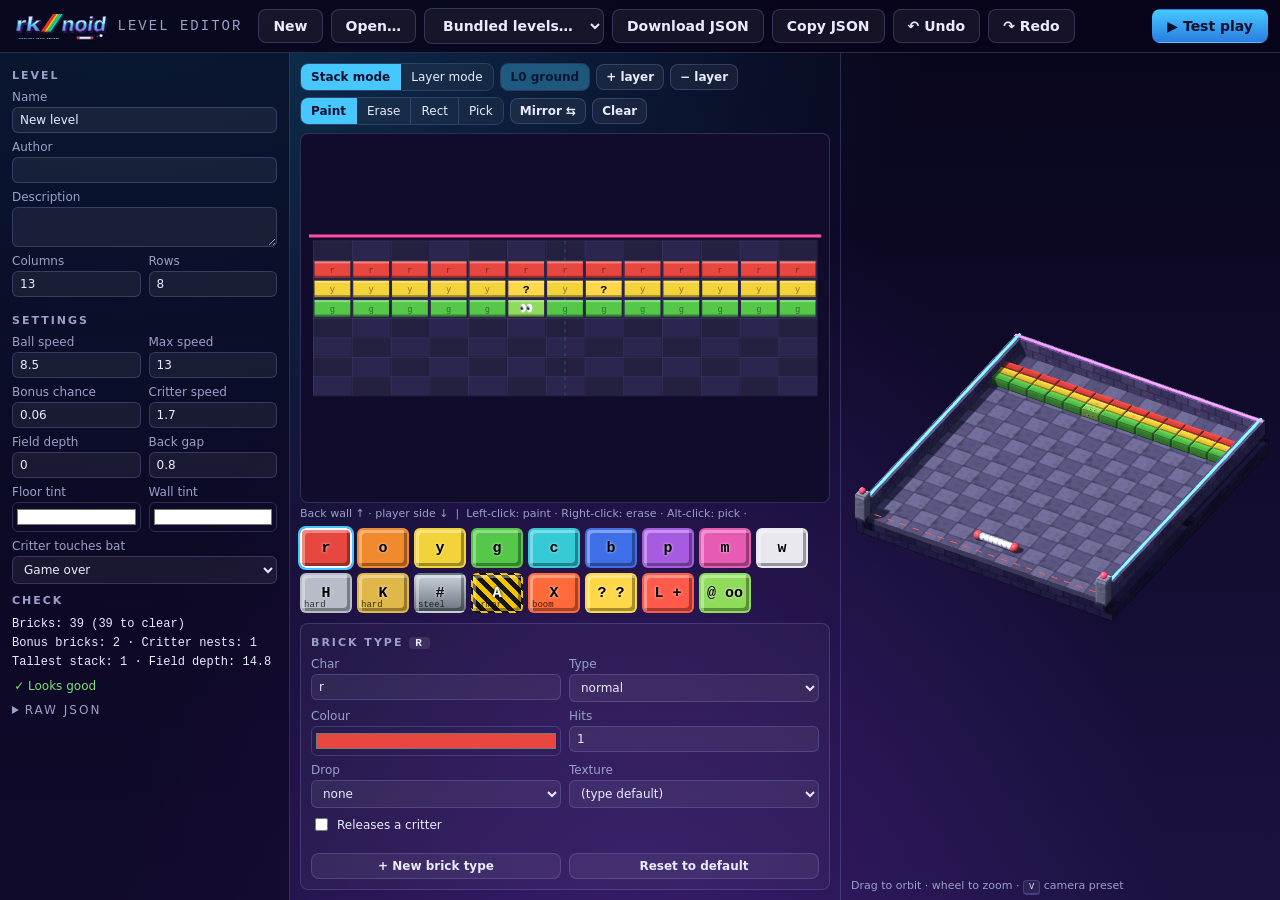
==== editor.html @ 8ac654f5 "First commit." ====
<!doctype html>
<html lang="en">
<head>
  <meta charset="utf-8">
  <meta name="viewport" content="width=device-width, initial-scale=1">
  <title>rk/noid level editor</title>
  <link rel="icon" type="image/svg+xml" href="assets/favicon.svg">
  <link rel="stylesheet" href="css/style.css">
  <link rel="stylesheet" href="css/editor.css">
</head>
<body class="editor">
  <header class="ed-bar">
    <a href="index.html" class="ed-logo" title="Back to the game"><img src="assets/logo.svg" alt="rk/noid"></a>
    <span class="ed-title">Level editor</span>
    <button id="newBtn" class="btn">New</button>
    <button id="openBtn" class="btn">Open…</button>
    <select id="demoSelect" class="btn" title="Load a bundled level"><option value="">Bundled levels…</option></select>
    <button id="downloadBtn" class="btn">Download JSON</button>
    <button id="copyBtn" class="btn">Copy JSON</button>
    <button id="undoBtn" class="btn" title="Ctrl+Z">↶ Undo</button>
    <button id="redoBtn" class="btn" title="Ctrl+Y">↷ Redo</button>
    <span class="grow"></span>
    <button id="testBtn" class="btn primary">▶ Test play</button>
    <input id="openInput" type="file" accept=".json,application/json" hidden>
  </header>

  <main class="ed-main">
    <!-- left: level properties -->
    <aside class="ed-side">
      <section>
        <h3>Level</h3>
        <label>Name <input id="f_name" type="text"></label>
        <label>Author <input id="f_author" type="text"></label>
        <label>Description <textarea id="f_description" rows="2"></textarea></label>
        <div class="two">
          <label>Columns <input id="f_cols" type="number" min="3" max="31"></label>
          <label>Rows <input id="f_rows" type="number" min="1" max="30"></label>
        </div>
      </section>
      <section>
        <h3>Settings</h3>
        <div class="two">
          <label>Ball speed <input id="s_ballSpeed" type="number" step="0.5" min="3" max="20"></label>
          <label>Max speed <input id="s_ballSpeedMax" type="number" step="0.5" min="3" max="25"></label>
          <label>Bonus chance <input id="s_bonusChance" type="number" step="0.01" min="0" max="1"></label>
          <label>Critter speed <input id="s_critterSpeed" type="number" step="0.1" min="0.3" max="6"></label>
          <label>Field depth <input id="s_depth" type="number" step="0.5" min="0" max="40" title="0 = automatic"></label>
          <label>Back gap <input id="s_backGap" type="number" step="0.1" min="0" max="5"></label>
          <label>Floor tint <input id="s_floorColor" type="color"></label>
          <label>Wall tint <input id="s_wallColor" type="color"></label>
        </div>
        <label>Critter touches bat
          <select id="s_critterMode">
            <option value="gameover">Game over</option>
            <option value="life">Lose a life</option>
          </select>
        </label>
      </section>
      <section>
        <h3>Check</h3>
        <div id="stats" class="stats"></div>
        <ul id="problems" class="problems"></ul>
      </section>
      <details>
        <summary>Raw JSON</summary>
        <textarea id="jsonArea" rows="14" spellcheck="false"></textarea>
        <button id="applyJsonBtn" class="btn">Apply JSON</button>
      </details>
    </aside>

    <!-- centre: grid editor -->
    <section class="ed-center">
      <div class="ed-tools">
        <div class="seg" id="modeSeg">
          <button data-mode="stack" class="on" title="Click pushes a brick on top of the stack, right-click removes the top brick">Stack mode</button>
          <button data-mode="layer" title="Edit one horizontal layer at a time">Layer mode</button>
        </div>
        <div class="seg" id="layerSeg"></div>
        <button id="addLayerBtn" class="btn sm" title="Add layer">+ layer</button>
        <button id="delLayerBtn" class="btn sm" title="Remove current layer">− layer</button>
        <div class="seg" id="toolSeg">
          <button data-tool="paint" class="on">Paint</button>
          <button data-tool="erase">Erase</button>
          <button data-tool="fill" title="Fill a rectangle: drag across cells">Rect</button>
          <button data-tool="pick" title="Alt+click also picks">Pick</button>
        </div>
        <button id="mirrorBtn" class="btn sm" title="Mirror left half onto right half">Mirror ⇆</button>
        <button id="clearBtn" class="btn sm">Clear</button>
      </div>
      <div class="ed-gridwrap">
        <canvas id="grid"></canvas>
        <div class="ed-gridhint">Back wall ↑ · player side ↓ &nbsp;|&nbsp; Left-click: paint · Right-click: erase · Alt-click: pick · <span id="cellInfo"></span></div>
      </div>
      <div class="ed-palette">
        <div id="palette" class="palette"></div>
        <div class="entry" id="entryEditor">
          <h3>Brick type <span id="entryKey" class="keychip"></span></h3>
          <div class="entry-grid">
            <label>Char <input id="e_key" type="text" maxlength="1"></label>
            <label>Type
              <select id="e_type">
                <option value="normal">normal</option>
                <option value="hard">hard</option>
                <option value="steel">steel (indestructible)</option>
                <option value="armored">armored (laser only)</option>
                <option value="explosive">explosive</option>
              </select>
            </label>
            <label>Colour <input id="e_color" type="color"></label>
            <label>Hits <input id="e_hits" type="number" min="1" max="9"></label>
            <label>Drop
              <select id="e_drop"></select>
            </label>
            <label>Texture
              <select id="e_tex">
                <option value="">(type default)</option>
                <option value="brick">brick</option>
                <option value="hard">hard</option>
                <option value="bonus">bonus ?</option>
                <option value="critterBrick">critter eyes</option>
                <option value="explosive">explosive</option>
                <option value="armored">armored</option>
                <option value="steel">steel</option>
              </select>
            </label>
            <label class="check"><input id="e_critter" type="checkbox"> Releases a critter</label>
          </div>
          <div class="row">
            <button id="newEntryBtn" class="btn sm">+ New brick type</button>
            <button id="delEntryBtn" class="btn sm">Delete / reset</button>
          </div>
        </div>
      </div>
    </section>

    <!-- right: live 3D preview -->
    <section class="ed-preview">
      <canvas id="preview"></canvas>
      <div class="ed-prevhint">Drag to orbit · wheel to zoom · <kbd>V</kbd> camera preset</div>
    </section>
  </main>
  <div id="toast" class="toast"></div>
  <script type="module" src="js/editor.js"></script>
</body>
</html>
---- css/style.css ----
:root {
  --bg0: #07051a;
  --bg1: #1b1240;
  --ink: #e9ecff;
  --dim: #9aa0c8;
  --accent: #46c8ff;
  --accent2: #ff4fa3;
  --panel: rgba(16, 12, 40, 0.82);
  --line: rgba(160, 170, 255, 0.22);
  --mono: 'Courier New', ui-monospace, Menlo, Consolas, monospace;
  --sans: system-ui, 'Segoe UI', Roboto, Helvetica, Arial, sans-serif;
}

* { box-sizing: border-box; }
html, body { margin: 0; height: 100%; overflow: hidden; }
body {
  font-family: var(--sans);
  color: var(--ink);
  background:
    radial-gradient(ellipse at 50% 120%, #3a1d6e 0%, transparent 60%),
    radial-gradient(ellipse at 10% -10%, #0e3a5c 0%, transparent 50%),
    linear-gradient(180deg, var(--bg0), var(--bg1));
}
[hidden] { display: none !important; }

#view { position: fixed; inset: 0; width: 100%; height: 100%; display: block; touch-action: none; }

kbd {
  font-family: var(--mono);
  font-size: 0.8em;
  padding: 1px 5px;
  border: 1px solid var(--line);
  border-bottom-width: 2px;
  border-radius: 4px;
  background: rgba(255, 255, 255, 0.06);
  color: var(--ink);
}

/* ---------- HUD */
#hud { position: fixed; inset: 0; pointer-events: none; font-family: var(--mono); }
.hud-top { display: flex; gap: 22px; padding: 12px 18px; align-items: flex-end; flex-wrap: wrap;
  background: linear-gradient(180deg, rgba(5, 3, 20, 0.75), transparent); }
.hud-block { display: flex; flex-direction: column; }
.hud-block label { font-size: 11px; letter-spacing: 2px; text-transform: uppercase; color: var(--dim); }
.hud-block span { font-size: 22px; font-weight: 700; text-shadow: 0 0 8px rgba(70, 200, 255, 0.6); }
.hud-block.wide span { font-size: 16px; padding-top: 5px; }
.hud-block.right { text-align: right; }
.hud-block.right span { font-size: 14px; padding-top: 6px; }
.hud-spacer { flex: 1; }
.lives { color: #ff6070; letter-spacing: 3px; }

.effects { position: absolute; top: 70px; right: 18px; display: flex; flex-direction: column; gap: 6px; }
.chip { position: relative; overflow: hidden; min-width: 150px; padding: 4px 10px 6px; border-radius: 6px;
  background: rgba(10, 8, 30, 0.7); border: 1px solid var(--c); font-size: 13px; }
.chip b { display: inline-block; width: 18px; color: var(--c); }
.chip i { position: absolute; left: 0; bottom: 0; height: 3px; background: var(--c); }

.help-bar { position: absolute; bottom: 0; left: 0; right: 0; display: flex; flex-wrap: wrap; gap: 6px 16px;
  padding: 8px 18px; font-size: 12px; color: var(--dim); background: linear-gradient(0deg, rgba(5, 3, 20, 0.8), transparent); }
.help-bar.hidden span:not(.fps) { display: none; }
.fps { margin-left: auto; }

.message { position: fixed; left: 50%; top: 42%; transform: translate(-50%, -50%); text-align: center;
  pointer-events: none; font-family: var(--mono); }
.msg-title { font-size: clamp(32px, 6vw, 64px); font-weight: 900; letter-spacing: 4px; text-transform: uppercase;
  background: linear-gradient(180deg, #fff, #9ff0ff 50%, #46c8ff 52%, #b34dff);
  -webkit-background-clip: text; background-clip: text; color: transparent;
  filter: drop-shadow(3px 3px 0 #1a0d40) drop-shadow(0 0 18px rgba(70, 200, 255, 0.5)); }
.msg-sub { font-size: 20px; margin-top: 6px; text-shadow: 0 2px 4px #000; }
.msg-hint { font-size: 15px; margin-top: 14px; color: #ffd84a; animation: blink 1.1s steps(2) infinite; text-shadow: 0 2px 4px #000; }
@keyframes blink { 50% { opacity: 0.35; } }

.toast { position: fixed; left: 50%; top: 24%; transform: translate(-50%, 0) scale(0.6); opacity: 0; pointer-events: none;
  font-family: var(--mono); font-weight: 900; font-size: 30px; letter-spacing: 3px; text-transform: uppercase; color: var(--c);
  text-shadow: 2px 2px 0 #000, 0 0 16px var(--c); }
.toast.show { animation: toast 1.4s ease-out forwards; }
@keyframes toast {
  0% { opacity: 0; transform: translate(-50%, 0) scale(0.6); }
  15% { opacity: 1; transform: translate(-50%, 0) scale(1.1); }
  25% { transform: translate(-50%, 0) scale(1); }
  80% { opacity: 1; }
  100% { opacity: 0; transform: translate(-50%, -30px) scale(1); }
}

/* ---------- overlays & panels */
.overlay { position: fixed; inset: 0; display: flex; align-items: center; justify-content: center; background: rgba(5, 3, 20, 0.45); }
.panel { background: var(--panel); border: 1px solid var(--line); border-radius: 12px; padding: 18px 20px;
  backdrop-filter: blur(6px); box-shadow: 0 10px 40px rgba(0, 0, 0, 0.5); }
.panel.small { display: flex; flex-direction: column; gap: 10px; min-width: 240px; text-align: center; }
.panel h2 { margin: 0 0 6px; font-family: var(--mono); letter-spacing: 3px; text-transform: uppercase; }
.panel h3 { margin: 14px 0 8px; font-size: 12px; letter-spacing: 2px; text-transform: uppercase; color: var(--dim); }

.btn { display: inline-block; font: inherit; font-weight: 600; color: var(--ink); text-decoration: none; text-align: center;
  padding: 8px 14px; border-radius: 8px; border: 1px solid var(--line); background: rgba(255, 255, 255, 0.06); cursor: pointer; }
.btn:hover { background: rgba(255, 255, 255, 0.14); border-color: var(--accent); }
.btn.primary { background: linear-gradient(180deg, #46c8ff, #2a7de0); border-color: transparent; color: #071030; }
.btn.primary:hover { filter: brightness(1.12); }
.btn.big { font-size: 20px; padding: 12px; width: 100%; font-family: var(--mono); letter-spacing: 3px; }
.row { display: flex; gap: 8px; margin-top: 12px; flex-wrap: wrap; }
.row .btn { flex: 1; }

/* ---------- menu */
.menu { background: linear-gradient(90deg, rgba(5, 3, 20, 0.7), rgba(5, 3, 20, 0.15) 60%, rgba(5, 3, 20, 0.5)); overflow-y: auto; align-items: flex-start; }
.menu-inner { width: min(980px, 100% - 32px); margin: 24px auto; }
.logo { display: block; width: min(560px, 90%); margin: 0 auto 10px; filter: drop-shadow(0 8px 24px rgba(70, 200, 255, 0.35)); }
.menu-cols { display: grid; grid-template-columns: minmax(0, 1fr) minmax(0, 1.2fr); gap: 16px; }
@media (max-width: 760px) { .menu-cols { grid-template-columns: minmax(0, 1fr); } }
.hi { margin-top: 8px; text-align: center; font-family: var(--mono); color: var(--dim); }
.hi span { color: #ffd84a; }
.level-list { display: flex; flex-direction: column; gap: 6px; }
.level-btn { display: grid; grid-template-columns: 32px 1fr; grid-template-rows: auto auto; text-align: left; gap: 0 10px;
  font: inherit; color: var(--ink); background: rgba(255, 255, 255, 0.04); border: 1px solid var(--line); border-radius: 8px;
  padding: 8px 10px; cursor: pointer; }
.level-btn:hover { border-color: var(--accent); background: rgba(70, 200, 255, 0.1); }
.level-btn .num { grid-row: span 2; font-family: var(--mono); font-size: 24px; font-weight: 900; color: var(--accent); align-self: center; }
.level-btn .name { font-weight: 700; }
.level-btn .desc { font-size: 12px; color: var(--dim); }
.notice { margin-top: 10px; padding: 10px; border-radius: 8px; font-size: 13px; background: rgba(255, 120, 60, 0.15); border: 1px solid rgba(255, 120, 60, 0.5); }
.howto p { margin: 0 0 8px; line-height: 1.45; font-size: 14px; }
.legend, .caps { list-style: none; padding: 0; margin: 0; font-size: 13px; }
.legend li { display: flex; gap: 8px; align-items: center; padding: 3px 0; }
.sw { flex: none; width: 30px; height: 16px; border-radius: 3px; background: var(--c); box-shadow: inset 2px 2px 0 rgba(255,255,255,0.4), inset -2px -2px 0 rgba(0,0,0,0.35);
  font-style: normal; font-size: 11px; color: #000; text-align: center; line-height: 16px; font-weight: 900; }
.sw.steel { background: linear-gradient(180deg, #c8d0da, #6c7480); }
.sw.hazard { background: repeating-linear-gradient(45deg, #f2c400 0 5px, #151515 5px 10px); }
.caps { display: flex; flex-wrap: wrap; gap: 6px 14px; }
.caps i { display: inline-block; width: 30px; margin-right: 5px; border-radius: 8px; text-align: center; font-style: normal;
  font-family: var(--mono); font-weight: 900; background: var(--c); color: #fff; text-shadow: 1px 1px 0 #000; }
.keys { line-height: 2; }
.credits { margin: 14px 0 8px; text-align: center; font-size: 12px; color: var(--dim); }

.fatal { position: fixed; inset: 30% 10% auto; padding: 20px; border-radius: 10px; background: #400; color: #fff; text-align: center; }

/* ---------- language switch */
.lang-switch { display: inline-flex; align-self: center; border: 1px solid var(--line); border-radius: 8px; overflow: hidden; }
.lang-switch button { font: 700 12px var(--mono); letter-spacing: 1px; color: var(--dim); background: rgba(255, 255, 255, 0.04);
  border: 0; padding: 6px 10px; cursor: pointer; }
.lang-switch button + button { border-left: 1px solid var(--line); }
.lang-switch button:hover { color: var(--ink); }
.lang-switch button.on { background: var(--accent); color: #071030; }
.menu-lang { position: fixed; top: 14px; right: 16px; z-index: 2; background: var(--panel); }
---- css/editor.css ----
body.editor { display: flex; flex-direction: column; height: 100vh; font-size: 14px; }
.ed-bar { display: flex; align-items: center; gap: 8px; padding: 8px 12px; flex-wrap: wrap;
  background: rgba(8, 5, 26, 0.9); border-bottom: 1px solid var(--line); }
.ed-logo img { height: 34px; display: block; }
.ed-title { font-family: var(--mono); letter-spacing: 2px; text-transform: uppercase; color: var(--dim); margin-right: 8px; }
.grow { flex: 1; }
select.btn { appearance: auto; width: auto; }
select.btn option { background: #1b1240; }

.ed-main { flex: 1; min-height: 0; display: grid; grid-template-columns: 290px minmax(0, 1.25fr) minmax(0, 1fr); }
@media (max-width: 1100px) { .ed-main { grid-template-columns: 260px minmax(0, 1fr); } .ed-preview { grid-column: span 2; min-height: 360px; } body.editor { height: auto; overflow: auto; } html, body { overflow: auto; } }
@media (max-width: 700px) { .ed-main { grid-template-columns: minmax(0, 1fr); } .ed-preview { grid-column: auto; } }

.ed-side { overflow-y: auto; padding: 10px 12px; border-right: 1px solid var(--line); background: rgba(8, 5, 26, 0.55); }
.ed-side section { margin-bottom: 10px; }
.ed-side h3, .entry h3 { margin: 6px 0 8px; font-size: 11px; letter-spacing: 2px; text-transform: uppercase; color: var(--dim); }
.ed-side label, .entry label { display: flex; flex-direction: column; gap: 3px; font-size: 12px; color: var(--dim); margin-bottom: 7px; }
.ed-side label.check, .entry label.check { flex-direction: row; align-items: center; gap: 6px; color: var(--ink); }
.two { display: grid; grid-template-columns: 1fr 1fr; gap: 0 8px; }
input[type=text], input[type=number], textarea, select {
  font: inherit; color: var(--ink); background: rgba(255, 255, 255, 0.06); border: 1px solid var(--line);
  border-radius: 6px; padding: 5px 7px; width: 100%; }
select option { background: #1b1240; }
input[type=color] { width: 100%; height: 30px; padding: 2px; border: 1px solid var(--line); border-radius: 6px; background: transparent; }
textarea { font-family: var(--mono); font-size: 12px; resize: vertical; }
details summary { cursor: pointer; color: var(--dim); font-size: 12px; letter-spacing: 2px; text-transform: uppercase; margin: 8px 0; }
.stats { font-family: var(--mono); font-size: 12px; line-height: 1.6; }
.problems { padding-left: 16px; margin: 6px 0; font-size: 12px; }
.problems li.err { color: #ff7a6a; }
.problems li.warn { color: #ffd84a; }
.problems li.ok { color: #7fe07a; list-style: '✓ '; }

.ed-center { display: flex; flex-direction: column; min-width: 0; min-height: 0; padding: 10px; gap: 8px; }
.ed-tools { display: flex; flex-wrap: wrap; gap: 6px; align-items: center; }
.seg { display: inline-flex; border: 1px solid var(--line); border-radius: 8px; overflow: hidden; }
.seg button { font: inherit; font-size: 12px; color: var(--ink); background: rgba(255, 255, 255, 0.04); border: 0; padding: 6px 10px; cursor: pointer; border-right: 1px solid var(--line); }
.seg button:last-child { border-right: 0; }
.seg button.on { background: var(--accent); color: #071030; font-weight: 700; }
.seg button:disabled { opacity: 0.35; cursor: default; }
.btn.sm { padding: 5px 9px; font-size: 12px; }
.ed-gridwrap { flex: 1; min-height: 220px; display: flex; flex-direction: column; }
#grid { flex: 1; width: 100%; min-height: 0; border-radius: 8px; background: #120c2c; border: 1px solid var(--line); cursor: crosshair; touch-action: none; }
.ed-gridhint { font-size: 11px; color: var(--dim); padding-top: 4px; }

.ed-palette { display: grid; grid-template-columns: minmax(0, 1fr) 300px; gap: 10px; }
@media (max-width: 1400px) { .ed-palette { grid-template-columns: minmax(0, 1fr); } }
.palette { display: flex; flex-wrap: wrap; gap: 5px; align-content: flex-start; }
.pal { position: relative; width: 52px; height: 40px; border-radius: 6px; border: 2px solid transparent; cursor: pointer;
  background: var(--c); box-shadow: inset 3px 3px 0 rgba(255,255,255,0.35), inset -3px -3px 0 rgba(0,0,0,0.35);
  font-family: var(--mono); font-weight: 900; font-size: 15px; color: #000; text-shadow: 0 0 3px rgba(255,255,255,0.8); }
.pal.on { border-color: #fff; outline: 2px solid var(--accent); }
.pal small { position: absolute; left: 2px; bottom: 1px; font-size: 9px; font-weight: 400; text-shadow: none; color: rgba(0,0,0,0.75); }
.pal.steel { background: linear-gradient(180deg, #c8d0da, #6c7480); }
.pal.armored { background: repeating-linear-gradient(45deg, #f2c400 0 5px, #151515 5px 10px); color: #fff; text-shadow: 0 0 3px #000; }
.entry { background: rgba(255, 255, 255, 0.03); border: 1px solid var(--line); border-radius: 8px; padding: 6px 10px 10px; }
.entry-grid { display: grid; grid-template-columns: 1fr 1fr; gap: 0 8px; }
.keychip { font-family: var(--mono); color: var(--ink); background: rgba(255,255,255,0.1); padding: 0 6px; border-radius: 4px; }

.ed-preview { position: relative; min-width: 0; min-height: 0; border-left: 1px solid var(--line); }
#preview { position: absolute; inset: 0; width: 100%; height: 100%; cursor: grab; touch-action: none; }
.ed-prevhint { position: absolute; left: 10px; bottom: 8px; font-size: 11px; color: var(--dim); pointer-events: none; }
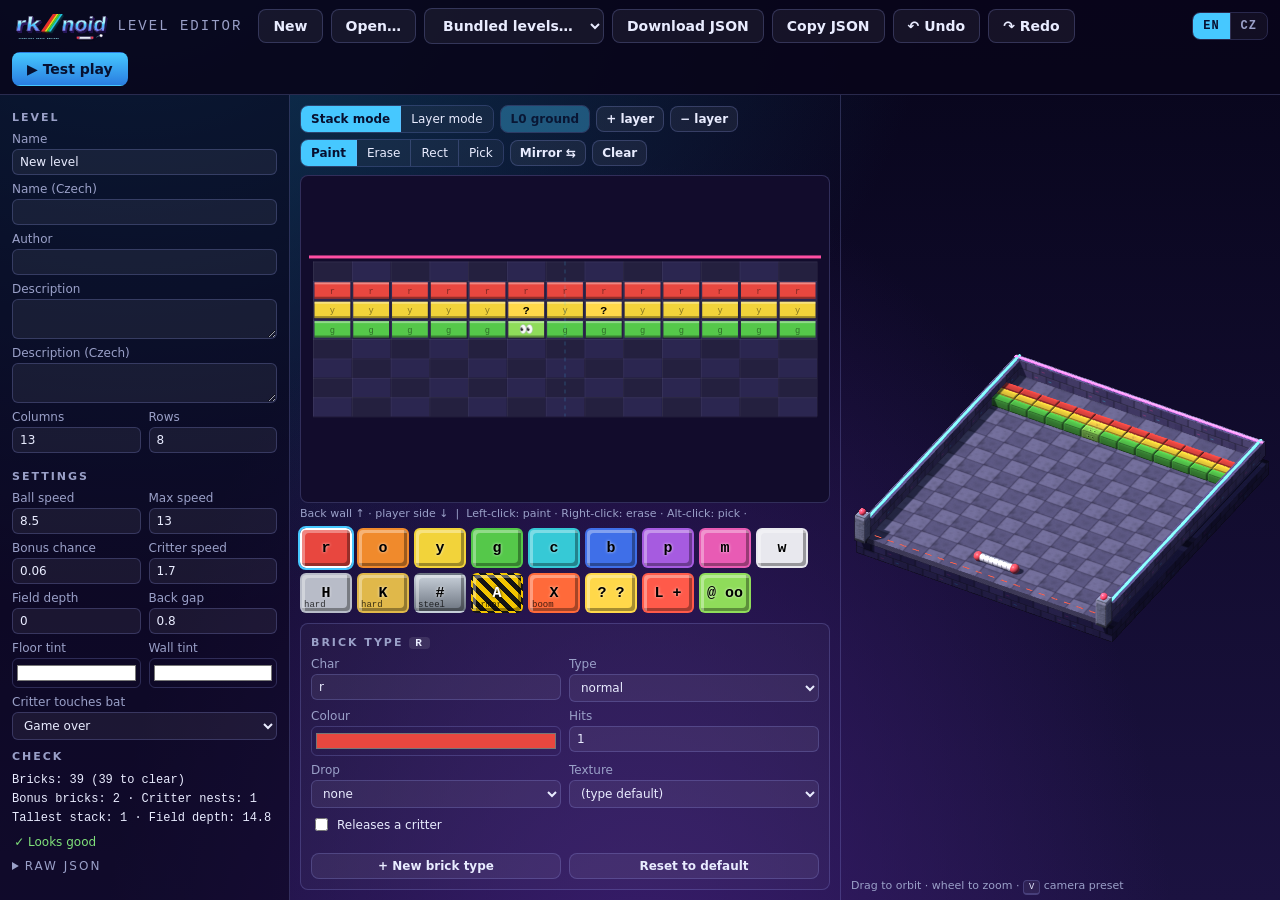
==== commit c21f4c45: "Added CS/EN lang switcher." ====
--- a/editor.html
+++ b/editor.html
@@ -3,24 +3,25 @@
 <head>
   <meta charset="utf-8">
   <meta name="viewport" content="width=device-width, initial-scale=1">
-  <title>rk/noid level editor</title>
+  <title data-i18n="ed.pageTitle">rk/noid level editor</title>
   <link rel="icon" type="image/svg+xml" href="assets/favicon.svg">
   <link rel="stylesheet" href="css/style.css">
   <link rel="stylesheet" href="css/editor.css">
 </head>
 <body class="editor">
   <header class="ed-bar">
-    <a href="index.html" class="ed-logo" title="Back to the game"><img src="assets/logo.svg" alt="rk/noid"></a>
-    <span class="ed-title">Level editor</span>
-    <button id="newBtn" class="btn">New</button>
-    <button id="openBtn" class="btn">Open…</button>
-    <select id="demoSelect" class="btn" title="Load a bundled level"><option value="">Bundled levels…</option></select>
-    <button id="downloadBtn" class="btn">Download JSON</button>
-    <button id="copyBtn" class="btn">Copy JSON</button>
-    <button id="undoBtn" class="btn" title="Ctrl+Z">↶ Undo</button>
-    <button id="redoBtn" class="btn" title="Ctrl+Y">↷ Redo</button>
+    <a href="index.html" class="ed-logo" data-i18n-title="ed.backToGame"><img src="assets/logo.svg" alt="rk/noid"></a>
+    <span class="ed-title" data-i18n="ed.title">Level editor</span>
+    <button id="newBtn" class="btn" data-i18n="ed.new">New</button>
+    <button id="openBtn" class="btn" data-i18n="ed.open">Open…</button>
+    <select id="demoSelect" class="btn" data-i18n-title="ed.bundledTip"><option value="" data-i18n="ed.bundled">Bundled levels…</option></select>
+    <button id="downloadBtn" class="btn" data-i18n="ed.download">Download JSON</button>
+    <button id="copyBtn" class="btn" data-i18n="ed.copy">Copy JSON</button>
+    <button id="undoBtn" class="btn" title="Ctrl+Z" data-i18n="ed.undo">↶ Undo</button>
+    <button id="redoBtn" class="btn" title="Ctrl+Y" data-i18n="ed.redo">↷ Redo</button>
     <span class="grow"></span>
-    <button id="testBtn" class="btn primary">▶ Test play</button>
+    <div class="lang-switch"></div>
+    <button id="testBtn" class="btn primary" data-i18n="ed.test">▶ Test play</button>
     <input id="openInput" type="file" accept=".json,application/json" hidden>
   </header>
 
@@ -28,43 +29,45 @@
     <!-- left: level properties -->
     <aside class="ed-side">
       <section>
-        <h3>Level</h3>
-        <label>Name <input id="f_name" type="text"></label>
-        <label>Author <input id="f_author" type="text"></label>
-        <label>Description <textarea id="f_description" rows="2"></textarea></label>
+        <h3 data-i18n="ed.level">Level</h3>
+        <label><span data-i18n="ed.name">Name</span> <input id="f_name" type="text"></label>
+        <label><span data-i18n="ed.nameCs">Name (Czech)</span> <input id="f_name_cs" type="text"></label>
+        <label><span data-i18n="ed.author">Author</span> <input id="f_author" type="text"></label>
+        <label><span data-i18n="ed.description">Description</span> <textarea id="f_description" rows="2"></textarea></label>
+        <label><span data-i18n="ed.descriptionCs">Description (Czech)</span> <textarea id="f_description_cs" rows="2"></textarea></label>
         <div class="two">
-          <label>Columns <input id="f_cols" type="number" min="3" max="31"></label>
-          <label>Rows <input id="f_rows" type="number" min="1" max="30"></label>
+          <label><span data-i18n="ed.cols">Columns</span> <input id="f_cols" type="number" min="3" max="31"></label>
+          <label><span data-i18n="ed.rows">Rows</span> <input id="f_rows" type="number" min="1" max="30"></label>
         </div>
       </section>
       <section>
-        <h3>Settings</h3>
+        <h3 data-i18n="ed.settings">Settings</h3>
         <div class="two">
-          <label>Ball speed <input id="s_ballSpeed" type="number" step="0.5" min="3" max="20"></label>
-          <label>Max speed <input id="s_ballSpeedMax" type="number" step="0.5" min="3" max="25"></label>
-          <label>Bonus chance <input id="s_bonusChance" type="number" step="0.01" min="0" max="1"></label>
-          <label>Critter speed <input id="s_critterSpeed" type="number" step="0.1" min="0.3" max="6"></label>
-          <label>Field depth <input id="s_depth" type="number" step="0.5" min="0" max="40" title="0 = automatic"></label>
-          <label>Back gap <input id="s_backGap" type="number" step="0.1" min="0" max="5"></label>
-          <label>Floor tint <input id="s_floorColor" type="color"></label>
-          <label>Wall tint <input id="s_wallColor" type="color"></label>
+          <label><span data-i18n="ed.ballSpeed">Ball speed</span> <input id="s_ballSpeed" type="number" step="0.5" min="3" max="20"></label>
+          <label><span data-i18n="ed.ballSpeedMax">Max speed</span> <input id="s_ballSpeedMax" type="number" step="0.5" min="3" max="25"></label>
+          <label><span data-i18n="ed.bonusChance">Bonus chance</span> <input id="s_bonusChance" type="number" step="0.01" min="0" max="1"></label>
+          <label><span data-i18n="ed.critterSpeed">Critter speed</span> <input id="s_critterSpeed" type="number" step="0.1" min="0.3" max="6"></label>
+          <label><span data-i18n="ed.depth">Field depth</span> <input id="s_depth" type="number" step="0.5" min="0" max="40" data-i18n-title="ed.depthTip"></label>
+          <label><span data-i18n="ed.backGap">Back gap</span> <input id="s_backGap" type="number" step="0.1" min="0" max="5"></label>
+          <label><span data-i18n="ed.floorColor">Floor tint</span> <input id="s_floorColor" type="color"></label>
+          <label><span data-i18n="ed.wallColor">Wall tint</span> <input id="s_wallColor" type="color"></label>
         </div>
-        <label>Critter touches bat
+        <label><span data-i18n="ed.critterMode">Critter touches bat</span>
           <select id="s_critterMode">
-            <option value="gameover">Game over</option>
-            <option value="life">Lose a life</option>
+            <option value="gameover" data-i18n="ed.cm.gameover">Game over</option>
+            <option value="life" data-i18n="ed.cm.life">Lose a life</option>
           </select>
         </label>
       </section>
       <section>
-        <h3>Check</h3>
+        <h3 data-i18n="ed.check">Check</h3>
         <div id="stats" class="stats"></div>
         <ul id="problems" class="problems"></ul>
       </section>
       <details>
-        <summary>Raw JSON</summary>
+        <summary data-i18n="ed.rawJson">Raw JSON</summary>
         <textarea id="jsonArea" rows="14" spellcheck="false"></textarea>
-        <button id="applyJsonBtn" class="btn">Apply JSON</button>
+        <button id="applyJsonBtn" class="btn" data-i18n="ed.applyJson">Apply JSON</button>
       </details>
     </aside>
 
@@ -72,61 +75,61 @@
     <section class="ed-center">
       <div class="ed-tools">
         <div class="seg" id="modeSeg">
-          <button data-mode="stack" class="on" title="Click pushes a brick on top of the stack, right-click removes the top brick">Stack mode</button>
-          <button data-mode="layer" title="Edit one horizontal layer at a time">Layer mode</button>
+          <button data-mode="stack" class="on" data-i18n="ed.stackMode" data-i18n-title="ed.stackModeTip">Stack mode</button>
+          <button data-mode="layer" data-i18n="ed.layerMode" data-i18n-title="ed.layerModeTip">Layer mode</button>
         </div>
         <div class="seg" id="layerSeg"></div>
-        <button id="addLayerBtn" class="btn sm" title="Add layer">+ layer</button>
-        <button id="delLayerBtn" class="btn sm" title="Remove current layer">− layer</button>
+        <button id="addLayerBtn" class="btn sm" data-i18n="ed.addLayer" data-i18n-title="ed.addLayerTip">+ layer</button>
+        <button id="delLayerBtn" class="btn sm" data-i18n="ed.delLayer" data-i18n-title="ed.delLayerTip">− layer</button>
         <div class="seg" id="toolSeg">
-          <button data-tool="paint" class="on">Paint</button>
-          <button data-tool="erase">Erase</button>
-          <button data-tool="fill" title="Fill a rectangle: drag across cells">Rect</button>
-          <button data-tool="pick" title="Alt+click also picks">Pick</button>
+          <button data-tool="paint" class="on" data-i18n="ed.paint">Paint</button>
+          <button data-tool="erase" data-i18n="ed.erase">Erase</button>
+          <button data-tool="fill" data-i18n="ed.rect" data-i18n-title="ed.rectTip">Rect</button>
+          <button data-tool="pick" data-i18n="ed.pick" data-i18n-title="ed.pickTip">Pick</button>
         </div>
-        <button id="mirrorBtn" class="btn sm" title="Mirror left half onto right half">Mirror ⇆</button>
-        <button id="clearBtn" class="btn sm">Clear</button>
+        <button id="mirrorBtn" class="btn sm" data-i18n="ed.mirror" data-i18n-title="ed.mirrorTip">Mirror ⇆</button>
+        <button id="clearBtn" class="btn sm" data-i18n="ed.clear">Clear</button>
       </div>
       <div class="ed-gridwrap">
         <canvas id="grid"></canvas>
-        <div class="ed-gridhint">Back wall ↑ · player side ↓ &nbsp;|&nbsp; Left-click: paint · Right-click: erase · Alt-click: pick · <span id="cellInfo"></span></div>
+        <div class="ed-gridhint"><span data-i18n-html="ed.gridHint"></span> <span id="cellInfo"></span></div>
       </div>
       <div class="ed-palette">
         <div id="palette" class="palette"></div>
         <div class="entry" id="entryEditor">
-          <h3>Brick type <span id="entryKey" class="keychip"></span></h3>
+          <h3><span data-i18n="ed.brickType">Brick type</span> <span id="entryKey" class="keychip"></span></h3>
           <div class="entry-grid">
-            <label>Char <input id="e_key" type="text" maxlength="1"></label>
-            <label>Type
+            <label><span data-i18n="ed.char">Char</span> <input id="e_key" type="text" maxlength="1"></label>
+            <label><span data-i18n="ed.type">Type</span>
               <select id="e_type">
-                <option value="normal">normal</option>
-                <option value="hard">hard</option>
-                <option value="steel">steel (indestructible)</option>
-                <option value="armored">armored (laser only)</option>
-                <option value="explosive">explosive</option>
+                <option value="normal" data-i18n="type.normal">normal</option>
+                <option value="hard" data-i18n="type.hard">hard</option>
+                <option value="steel" data-i18n="type.steel">steel (indestructible)</option>
+                <option value="armored" data-i18n="type.armored">armored (laser only)</option>
+                <option value="explosive" data-i18n="type.explosive">explosive</option>
               </select>
             </label>
-            <label>Colour <input id="e_color" type="color"></label>
-            <label>Hits <input id="e_hits" type="number" min="1" max="9"></label>
-            <label>Drop
+            <label><span data-i18n="ed.colour">Colour</span> <input id="e_color" type="color"></label>
+            <label><span data-i18n="ed.hits">Hits</span> <input id="e_hits" type="number" min="1" max="9"></label>
+            <label><span data-i18n="ed.drop">Drop</span>
               <select id="e_drop"></select>
             </label>
-            <label>Texture
+            <label><span data-i18n="ed.texture">Texture</span>
               <select id="e_tex">
-                <option value="">(type default)</option>
-                <option value="brick">brick</option>
-                <option value="hard">hard</option>
-                <option value="bonus">bonus ?</option>
-                <option value="critterBrick">critter eyes</option>
-                <option value="explosive">explosive</option>
-                <option value="armored">armored</option>
-                <option value="steel">steel</option>
+                <option value="" data-i18n="tex.default">(type default)</option>
+                <option value="brick" data-i18n="tex.brick">brick</option>
+                <option value="hard" data-i18n="tex.hard">hard</option>
+                <option value="bonus" data-i18n="tex.bonus">bonus ?</option>
+                <option value="critterBrick" data-i18n="tex.critterBrick">critter eyes</option>
+                <option value="explosive" data-i18n="tex.explosive">explosive</option>
+                <option value="armored" data-i18n="tex.armored">armored</option>
+                <option value="steel" data-i18n="tex.steel">steel</option>
               </select>
             </label>
-            <label class="check"><input id="e_critter" type="checkbox"> Releases a critter</label>
+            <label class="check"><input id="e_critter" type="checkbox"> <span data-i18n="ed.releasesCritter">Releases a critter</span></label>
           </div>
           <div class="row">
-            <button id="newEntryBtn" class="btn sm">+ New brick type</button>
+            <button id="newEntryBtn" class="btn sm" data-i18n="ed.newType">+ New brick type</button>
             <button id="delEntryBtn" class="btn sm">Delete / reset</button>
           </div>
         </div>
@@ -136,7 +139,7 @@
     <!-- right: live 3D preview -->
     <section class="ed-preview">
       <canvas id="preview"></canvas>
-      <div class="ed-prevhint">Drag to orbit · wheel to zoom · <kbd>V</kbd> camera preset</div>
+      <div class="ed-prevhint" data-i18n-html="ed.previewHint"></div>
     </section>
   </main>
   <div id="toast" class="toast"></div>
